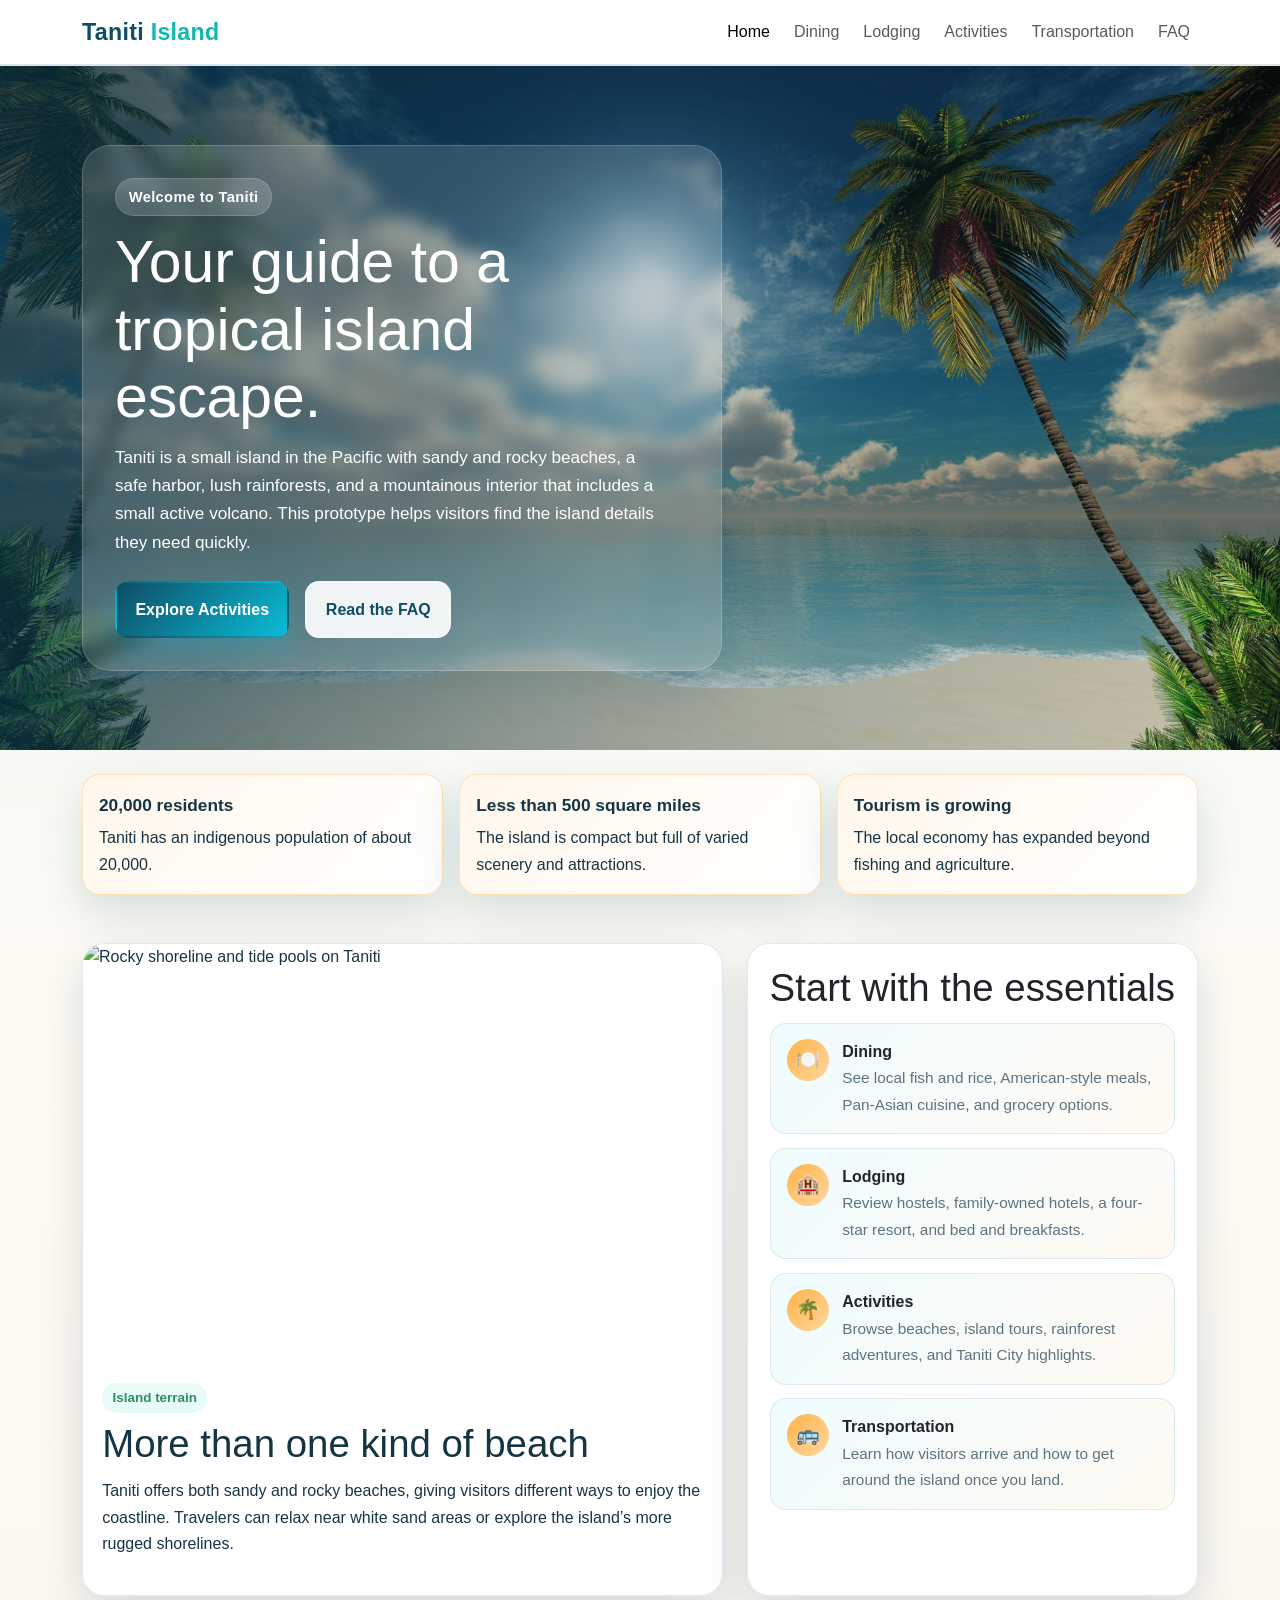
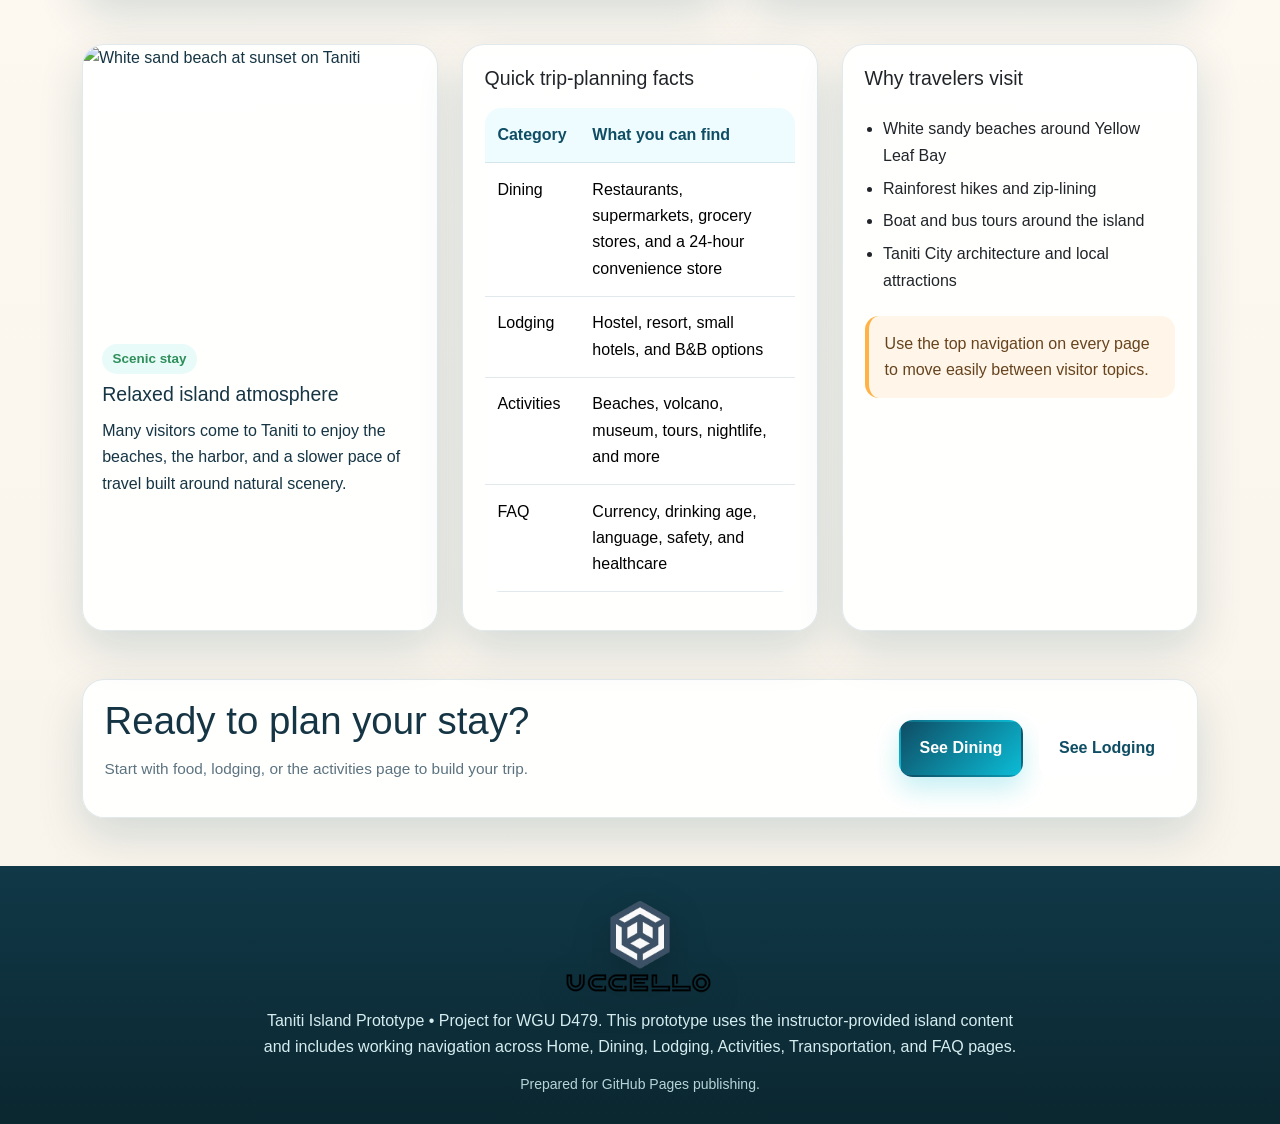
==== index.html @ 58af2389 "first commit" ====
<!DOCTYPE html>
<html lang="en">
<head>
  <meta charset="UTF-8">
  <meta name="viewport" content="width=device-width, initial-scale=1.0">
  <title>Home | Taniti Island</title>
  <meta name="description" content="Plan a trip to Taniti Island with quick access to dining, lodging, activities, transportation, and visitor FAQs.">
  <link href="https://cdn.jsdelivr.net/npm/bootstrap@5.3.3/dist/css/bootstrap.min.css" rel="stylesheet">
  <link rel="stylesheet" href="styles.css">
</head>
<body>
  <header class="site-header sticky-top">
    <nav class="navbar navbar-expand-lg bg-white border-bottom">
      <div class="container">
        <a class="navbar-brand brand" href="index.html">Taniti <span>Island</span></a>
        <button class="navbar-toggler" type="button" data-bs-toggle="collapse" data-bs-target="#mainNav" aria-controls="mainNav" aria-expanded="false" aria-label="Toggle navigation">
          <span class="navbar-toggler-icon"></span>
        </button>
        <div class="collapse navbar-collapse justify-content-end" id="mainNav">
          <ul class="navbar-nav gap-lg-2">
            <li class="nav-item"><a class="nav-link active" href="index.html">Home</a></li>
            <li class="nav-item"><a class="nav-link" href="dining.html">Dining</a></li>
            <li class="nav-item"><a class="nav-link" href="lodging.html">Lodging</a></li>
            <li class="nav-item"><a class="nav-link" href="activities.html">Activities</a></li>
            <li class="nav-item"><a class="nav-link" href="transportation.html">Transportation</a></li>
            <li class="nav-item"><a class="nav-link" href="faq.html">FAQ</a></li>
          </ul>
        </div>
      </div>
    </nav>
  </header>

  <main id="main">
    <section class="hero-banner" style="background-image:url('images/home/beach_looking_between_2palm_trees.jpeg');">
      <div class="container">
        <div class="hero-card">
          <span class="eyebrow">Welcome to Taniti</span>
          <h1>Your guide to a tropical island escape.</h1>
          <p class="lead">Taniti is a small island in the Pacific with sandy and rocky beaches, a safe harbor, lush rainforests, and a mountainous interior that includes a small active volcano. This prototype helps visitors find the island details they need quickly.</p>
          <div class="d-flex flex-wrap gap-3 mt-4">
            <a class="btn btn-primary" href="activities.html">Explore Activities</a>
            <a class="btn btn-secondary" href="faq.html">Read the FAQ</a>
          </div>
        </div>
      </div>
    </section>

    <section class="section py-4">
      <div class="container">
        <div class="row g-3">
          <div class="col-md-4"><div class="pill h-100"><strong>20,000 residents</strong><span>Taniti has an indigenous population of about 20,000.</span></div></div>
          <div class="col-md-4"><div class="pill h-100"><strong>Less than 500 square miles</strong><span>The island is compact but full of varied scenery and attractions.</span></div></div>
          <div class="col-md-4"><div class="pill h-100"><strong>Tourism is growing</strong><span>The local economy has expanded beyond fishing and agriculture.</span></div></div>
        </div>
      </div>
    </section>

    <section class="section py-4">
      <div class="container">
        <div class="row g-4 align-items-stretch">
          <div class="col-lg-7">
            <article class="feature-card tall h-100">
              <img src="images/home/rocky_beach_tide_pools.png" alt="Rocky shoreline and tide pools on Taniti">
              <div class="copy">
                <span class="tag">Island terrain</span>
                <h2>More than one kind of beach</h2>
                <p>Taniti offers both sandy and rocky beaches, giving visitors different ways to enjoy the coastline. Travelers can relax near white sand areas or explore the island’s more rugged shorelines.</p>
              </div>
            </article>
          </div>
          <div class="col-lg-5">
            <div class="card h-100">
              <h2>Start with the essentials</h2>
              <div class="stat-list">
                <div class="stat"><div class="stat-icon">🍽️</div><div><strong>Dining</strong><br><span class="small-muted">See local fish and rice, American-style meals, Pan-Asian cuisine, and grocery options.</span></div></div>
                <div class="stat"><div class="stat-icon">🏨</div><div><strong>Lodging</strong><br><span class="small-muted">Review hostels, family-owned hotels, a four-star resort, and bed and breakfasts.</span></div></div>
                <div class="stat"><div class="stat-icon">🌴</div><div><strong>Activities</strong><br><span class="small-muted">Browse beaches, island tours, rainforest adventures, and Taniti City highlights.</span></div></div>
                <div class="stat"><div class="stat-icon">🚌</div><div><strong>Transportation</strong><br><span class="small-muted">Learn how visitors arrive and how to get around the island once you land.</span></div></div>
              </div>
            </div>
          </div>
        </div>
      </div>
    </section>

    <section class="section py-4">
      <div class="container">
        <div class="row g-4">
          <div class="col-lg-4">
            <article class="feature-card h-100">
              <img src="images/home/white_sand_beach_sunset.png" alt="White sand beach at sunset on Taniti">
              <div class="copy">
                <span class="tag">Scenic stay</span>
                <h3>Relaxed island atmosphere</h3>
                <p>Many visitors come to Taniti to enjoy the beaches, the harbor, and a slower pace of travel built around natural scenery.</p>
              </div>
            </article>
          </div>
          <div class="col-lg-4">
            <article class="card h-100">
              <h3>Quick trip-planning facts</h3>
              <table class="table info-table" aria-label="Popular planning categories">
                <thead><tr><th>Category</th><th>What you can find</th></tr></thead>
                <tbody>
                  <tr><td>Dining</td><td>Restaurants, supermarkets, grocery stores, and a 24-hour convenience store</td></tr>
                  <tr><td>Lodging</td><td>Hostel, resort, small hotels, and B&amp;B options</td></tr>
                  <tr><td>Activities</td><td>Beaches, volcano, museum, tours, nightlife, and more</td></tr>
                  <tr><td>FAQ</td><td>Currency, drinking age, language, safety, and healthcare</td></tr>
                </tbody>
              </table>
            </article>
          </div>
          <div class="col-lg-4">
            <article class="card h-100">
              <h3>Why travelers visit</h3>
              <ul class="clean">
                <li>White sandy beaches around Yellow Leaf Bay</li>
                <li>Rainforest hikes and zip-lining</li>
                <li>Boat and bus tours around the island</li>
                <li>Taniti City architecture and local attractions</li>
              </ul>
              <div class="notice">Use the top navigation on every page to move easily between visitor topics.</div>
            </article>
          </div>
        </div>
      </div>
    </section>

    <section class="section py-4">
      <div class="container">
        <div class="cta">
          <div>
            <h2>Ready to plan your stay?</h2>
            <p class="small-muted">Start with food, lodging, or the activities page to build your trip.</p>
          </div>
          <div class="d-flex flex-wrap gap-3">
            <a class="btn btn-primary" href="dining.html">See Dining</a>
            <a class="btn btn-secondary" href="lodging.html">See Lodging</a>
          </div>
        </div>
      </div>
    </section>
  </main>

   <footer class="footer">
    <div class="container footer-inner">
      <img src="images/logo/uccelloLogo.svg" alt="Uccello logo" class="footer-logo">
      <p class="footer-text">Taniti Island Prototype • Project for WGU D479. This prototype uses the instructor-provided island content and includes working navigation across Home, Dining, Lodging, Activities, Transportation, and FAQ pages.</p>
      <small>Prepared for GitHub Pages publishing.</small>
    </div>
  </footer>

  <script src="https://cdn.jsdelivr.net/npm/bootstrap@5.3.3/dist/js/bootstrap.bundle.min.js"></script>
</body>
</html>
---- styles.css ----
:root{
  --ocean-deep:#0e4d64;
  --ocean:#0bbcd6;
  --lagoon:#0fb9b1;
  --palm:#2f8f5b;
  --sunset:#ffb347;
  --sand:#f7efe1;
  --sand-dark:#ead4b1;
  --coral:#ff7f50;
  --text:#163544;
  --muted:#5c7380;
  --white:#ffffff;
  --shadow:0 18px 45px rgba(14,77,100,.16);
  --radius:22px;
  --max:1180px;
}
*{box-sizing:border-box}
html{scroll-behavior:smooth}
body{
  margin:0;
  font-family:Arial, Helvetica, sans-serif;
  color:var(--text);
  background:
    radial-gradient(circle at top left, rgba(255,179,71,.22), transparent 28%),
    linear-gradient(180deg, #e7fbff 0%, #fffaf3 38%, #f8f3ea 100%);
  line-height:1.65;
}
a{color:var(--ocean-deep); text-decoration:none}
a:hover{text-decoration:underline}
img{max-width:100%; display:block}
.skip-link{position:absolute; left:-9999px; top:auto}
.skip-link:focus{
  left:1rem; top:1rem; z-index:999; background:#000; color:#fff;
  padding:.8rem 1rem; border-radius:10px;
}
.wrap{max-width:var(--max); margin:0 auto; padding:0 1rem}
.site-header{
  position:sticky; top:0; z-index:100;
  background:rgba(255,255,255,.9);
  backdrop-filter:blur(12px);
  border-bottom:1px solid rgba(14,77,100,.12);
}
.topbar{
  display:flex; align-items:center; justify-content:space-between; gap:1rem;
  padding:1rem 0;
}
.brand{
  font-size:1.45rem; font-weight:800; color:var(--ocean-deep); letter-spacing:.3px;
}
.brand span{color:var(--lagoon)}
.nav-toggle{
  display:none; border:1px solid rgba(14,77,100,.14); background:#fff;
  border-radius:12px; padding:.7rem 1rem; font-weight:700; color:var(--ocean-deep)
}
.nav-links{display:flex; gap:.55rem; flex-wrap:wrap}
.nav-links a{
  padding:.72rem 1rem; border-radius:999px; font-weight:700; color:var(--ocean-deep);
  transition:all .2s ease;
}
.nav-links a.active, .nav-links a:hover{
  background:linear-gradient(135deg,var(--ocean-deep),var(--ocean));
  color:#fff; text-decoration:none; box-shadow:0 8px 20px rgba(11,188,214,.2);
}
.hero-banner{
  min-height:76vh;
  display:flex; align-items:center;
  background-position:center; background-size:cover;
  position:relative;
}
.hero-banner::before{
  content:""; position:absolute; inset:0;
  background:linear-gradient(90deg, rgba(9,53,72,.7) 0%, rgba(9,53,72,.35) 48%, rgba(9,53,72,.12) 100%);
}
.hero-banner .wrap{position:relative; z-index:1}
.hero-card{
  max-width:640px;
  background:rgba(255,255,255,.14);
  border:1px solid rgba(255,255,255,.18);
  box-shadow:var(--shadow);
  backdrop-filter:blur(8px);
  border-radius:28px;
  padding:2rem;
  color:#fff;
}
.eyebrow{
  display:inline-block; padding:.36rem .8rem; border-radius:999px;
  background:rgba(255,255,255,.18); border:1px solid rgba(255,255,255,.16);
  font-weight:800; font-size:.92rem; letter-spacing:.3px; margin-bottom:.75rem;
}
h1,h2,h3{line-height:1.15; margin:0 0 .8rem}
h1{font-size:clamp(2.3rem, 4.6vw, 4.1rem)}
h2{font-size:clamp(1.6rem, 3vw, 2.45rem)}
h3{font-size:1.22rem}
.lead{font-size:1.07rem; max-width:58ch}
.page-intro{
  padding:2.5rem 0 1.5rem;
}
.page-intro p{max-width:62ch; color:var(--muted)}
.section{padding:1.25rem 0 2.7rem}
.grid-2{display:grid; grid-template-columns:repeat(2,1fr); gap:1.2rem}
.grid-3{display:grid; grid-template-columns:repeat(3,1fr); gap:1.2rem}
.card, .feature-card, .image-card, .faq-panel{
  background:rgba(255,255,255,.94);
  border:1px solid rgba(14,77,100,.12);
  border-radius:var(--radius);
  box-shadow:var(--shadow);
}
.card{padding:1.35rem}
.feature-card{overflow:hidden}
.feature-card .copy{padding:1.15rem 1.2rem 1.35rem}
.feature-card img{
  width:100%; height:280px; object-fit:cover;
}
.feature-card.tall img{height:420px}
.tag{
  display:inline-block; background:#e9fbf9; color:var(--palm); border-radius:999px;
  padding:.25rem .65rem; font-size:.84rem; font-weight:800; margin-bottom:.55rem;
}
.button-row{display:flex; flex-wrap:wrap; gap:.85rem; margin-top:1.35rem}
.btn{
  display:inline-block; border-radius:14px; padding:.92rem 1.15rem; font-weight:800;
  border:2px solid transparent; transition:transform .18s ease, box-shadow .18s ease;
}
.btn:hover{transform:translateY(-1px); text-decoration:none}
.btn-primary{
  background:linear-gradient(135deg,var(--ocean-deep),var(--ocean));
  color:#fff; box-shadow:0 12px 26px rgba(11,188,214,.24)
}
.btn-secondary{
  background:rgba(255,255,255,.92); color:var(--ocean-deep);
  border-color:rgba(255,255,255,.4)
}
.highlight-strip{
  display:grid; grid-template-columns:repeat(3,1fr); gap:1rem;
}
.pill{
  background:linear-gradient(135deg,#fff7eb,#ffffff);
  border:1px solid rgba(255,179,71,.35); border-radius:18px; padding:1rem;
  box-shadow:var(--shadow);
}
.pill strong{display:block; font-size:1.08rem; margin-bottom:.35rem}
.info-table{
  width:100%; border-collapse:collapse; margin-top:.4rem; overflow:hidden; border-radius:16px
}
.info-table th,.info-table td{
  padding:.85rem .8rem; border-bottom:1px solid rgba(14,77,100,.12); text-align:left; vertical-align:top
}
.info-table th{
  background:#effcff; color:var(--ocean-deep)
}
.info-table tbody tr:nth-child(even){background:#fcfefd}
.clean{margin:.5rem 0 0; padding-left:1.15rem}
.clean li{margin:.4rem 0}
.notice{
  border-left:4px solid var(--sunset);
  background:#fff6e9; color:#67431e; padding:.9rem 1rem; border-radius:14px; margin-top:1rem;
}
.quote-band{
  background:linear-gradient(135deg,var(--ocean-deep),#167c8d);
  color:#fff; border-radius:24px; padding:1.35rem 1.5rem; box-shadow:var(--shadow)
}
.quote-band p{margin:.35rem 0 0; color:#eaffff}
.scenic-grid{
  display:grid; grid-template-columns:1.15fr .85fr; gap:1.2rem; align-items:stretch;
}
.scenic-grid .feature-card img{height:100%}
.stat-list{display:grid; gap:.85rem}
.stat{
  display:flex; gap:.85rem; align-items:flex-start;
  padding:.95rem 1rem; border-radius:16px;
  background:linear-gradient(135deg,#effcff,#fffaf2);
  border:1px solid rgba(14,77,100,.1)
}
.stat-icon{
  width:42px; height:42px; flex:0 0 42px; border-radius:50%;
  display:grid; place-items:center; font-size:1.2rem;
  background:linear-gradient(135deg,var(--sunset),#ffd7a0); color:#6b4017;
}
.cta{
  display:flex; justify-content:space-between; align-items:center; gap:1rem; flex-wrap:wrap;
  padding:1.2rem 1.35rem; background:rgba(255,255,255,.94);
  border-radius:22px; box-shadow:var(--shadow); border:1px solid rgba(14,77,100,.12)
}
.footer{
  margin-top:1.5rem;
  background:linear-gradient(180deg,#103847,#0b2730);
  color:#dff4f7;
  padding:2.2rem 0 1.8rem;
}
.footer-inner{
  text-align:center;
}
.footer-logo{
  width:150px; margin:0 auto .85rem;
  filter:drop-shadow(0 8px 18px rgba(0,0,0,.18));
}
.footer-text{
  max-width:760px; margin:0 auto; color:#d6edf0;
}
.footer small{display:block; margin-top:.75rem; color:#b6d4d8}
.page-hero{
  padding:2.7rem 0 1.5rem;
}
.page-hero-banner{
  border-radius:30px; overflow:hidden; position:relative;
  min-height:420px; background-position:center; background-size:cover;
  box-shadow:var(--shadow);
}
.page-hero-banner::before{
  content:""; position:absolute; inset:0;
  background:linear-gradient(90deg, rgba(9,53,72,.68) 0%, rgba(9,53,72,.3) 52%, rgba(9,53,72,.1) 100%);
}
.page-hero-copy{
  position:relative; z-index:1; color:#fff; max-width:620px; padding:2rem;
}
.page-hero-copy p{color:#efffff}
.faq-page{
  min-height:100vh;
  background:url("images/faq/beach_net_hammock_in_water.jpeg") no-repeat center center / cover fixed;
  position:relative;
}
.faq-page::before{
  content:""; position:absolute; inset:0; background:rgba(8,43,58,.46);
}
.faq-page > *{position:relative; z-index:1}
.faq-shell{padding:2rem 0 2.5rem}
.faq-shell .page-intro .eyebrow{background:rgba(255,255,255,.18); color:#fff}
.faq-shell h1, .faq-shell p{color:#fff}
.faq-list{display:grid; gap:1rem}
.faq-panel{
  background:rgba(255,255,255,.9);
  padding:1.1rem 1.15rem;
}
.faq-panel p {
  color: #3a9bb8;
}

.transport-grid, .activity-grid{
  display:grid; grid-template-columns:repeat(2,1fr); gap:1.2rem;
}
.small-muted{color:var(--muted); font-size:.96rem}
@media (max-width: 920px){
  .grid-2,.grid-3,.scenic-grid,.highlight-strip,.transport-grid,.activity-grid{grid-template-columns:1fr}
  .hero-banner{min-height:68vh}
  .feature-card.tall img{height:320px}
  .nav-toggle{display:inline-block}
  .nav-links{display:none; width:100%; padding-bottom:.7rem}
  .nav-links.open{display:flex}
  .topbar{align-items:flex-start; flex-direction:column}
}
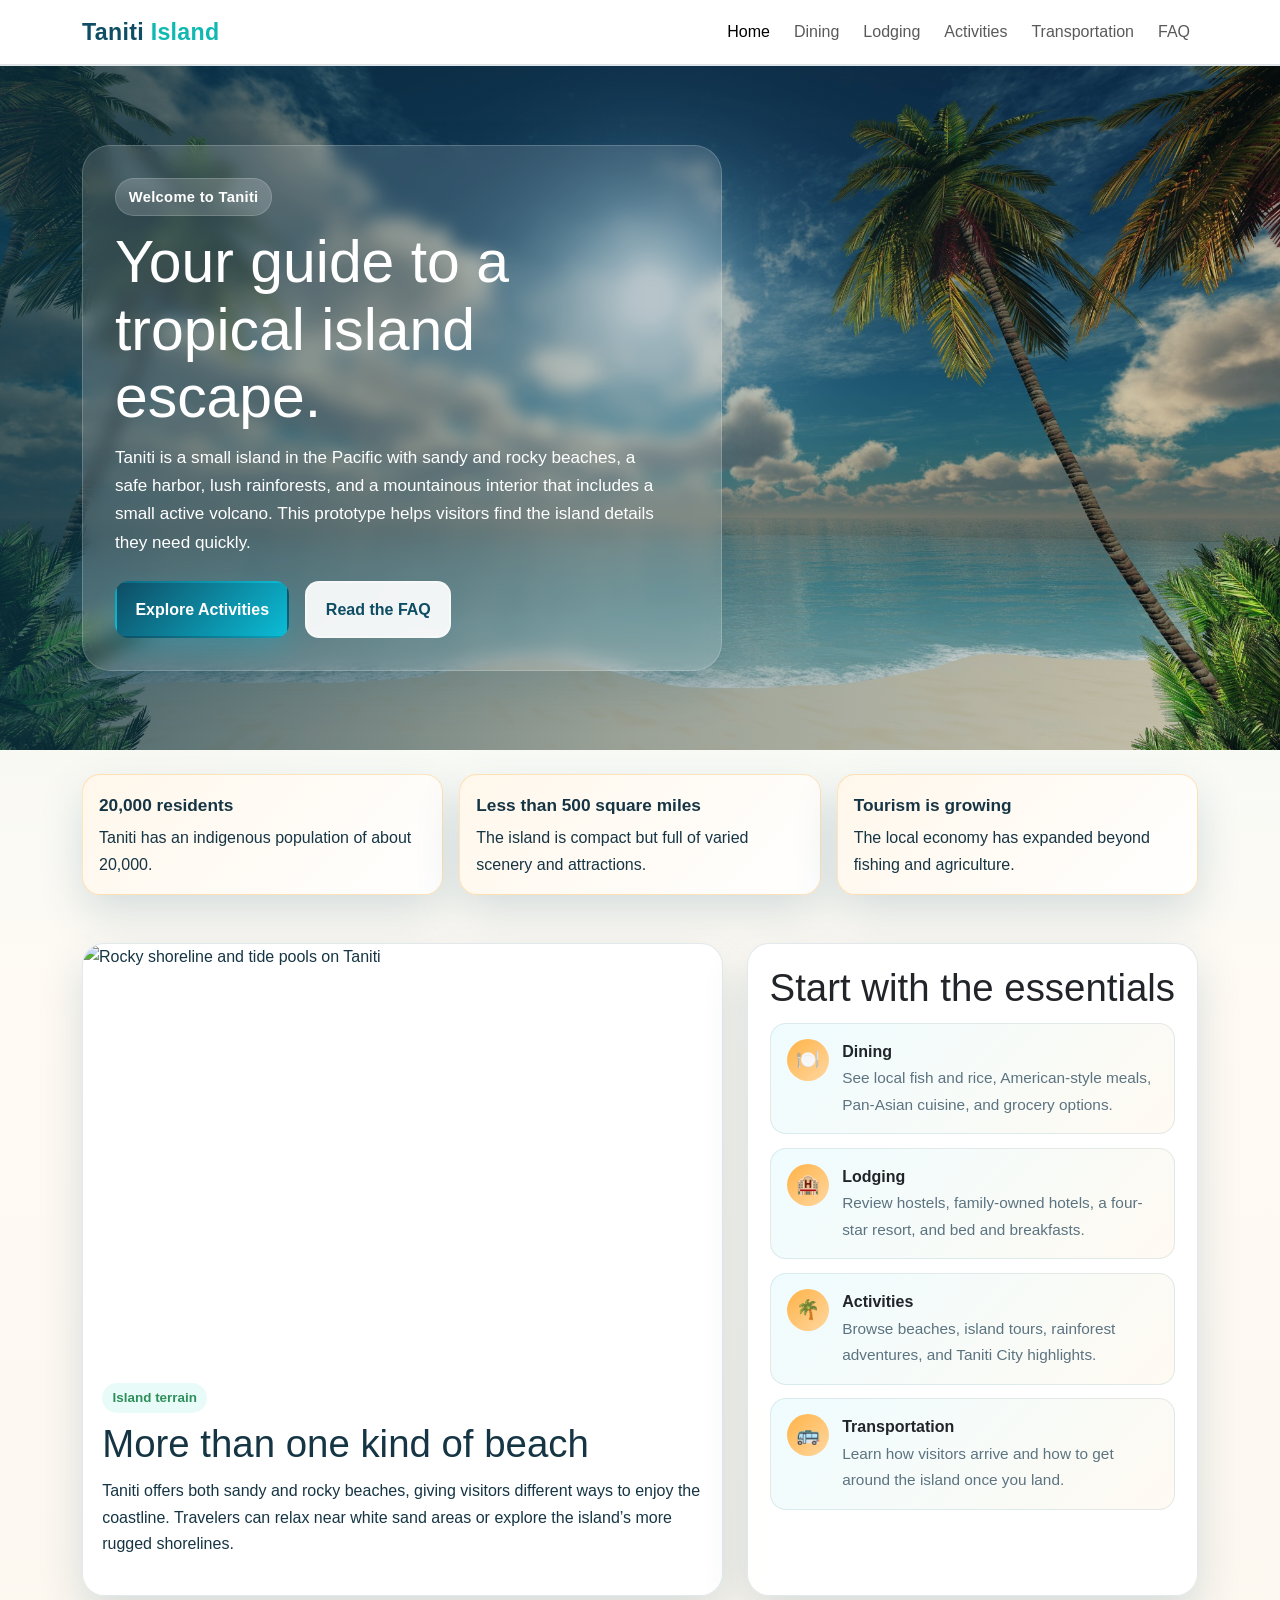
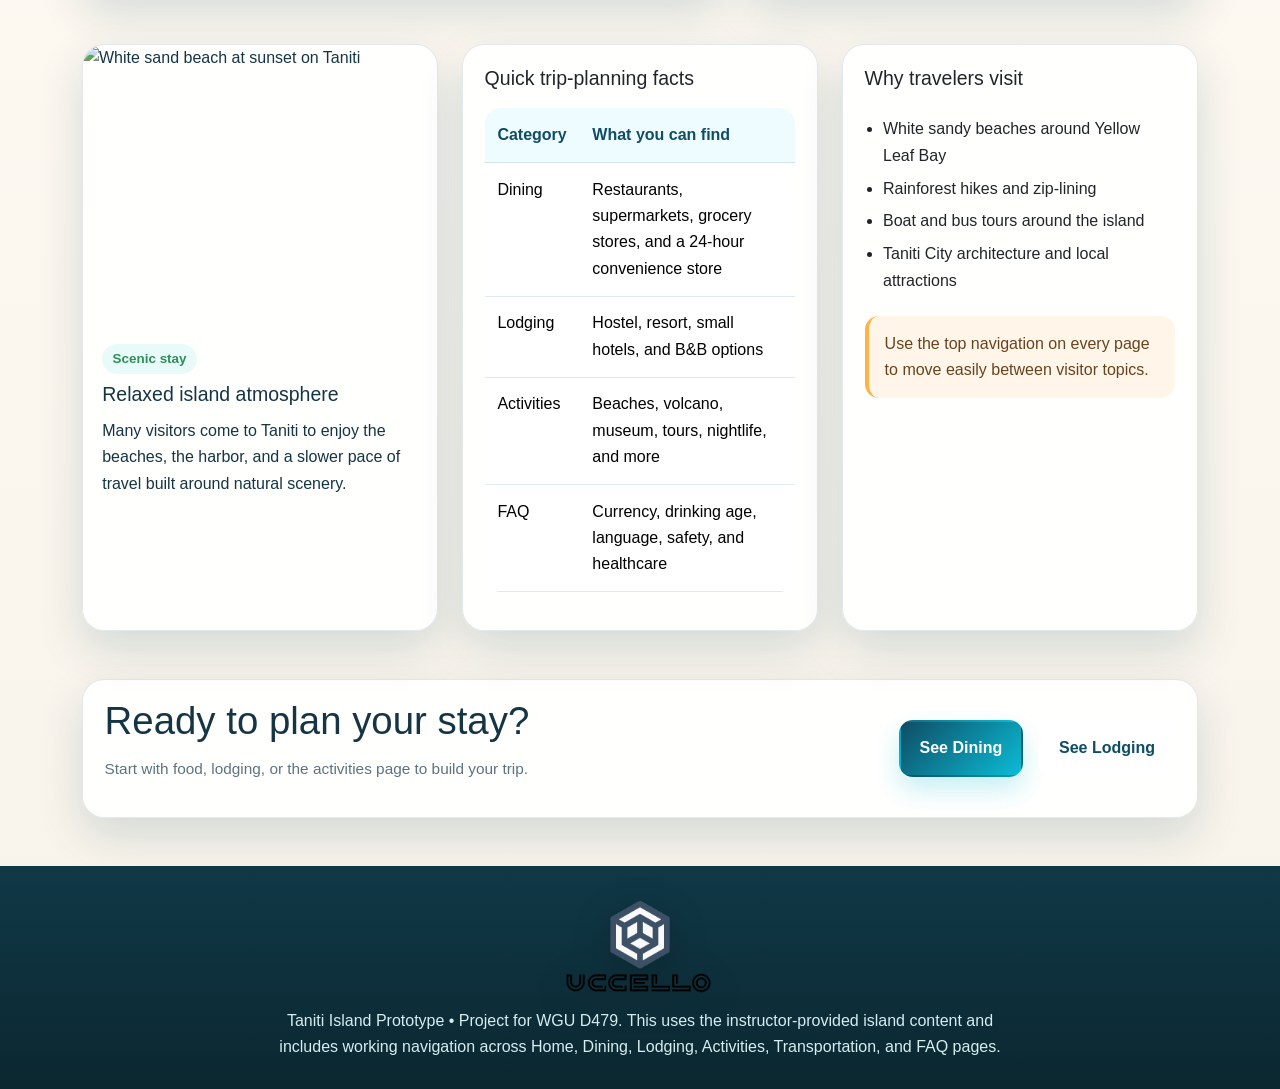
==== commit 99640e8f: "changed footer message" ====
--- a/index.html
+++ b/index.html
@@ -145,8 +145,7 @@
    <footer class="footer">
     <div class="container footer-inner">
       <img src="images/logo/uccelloLogo.svg" alt="Uccello logo" class="footer-logo">
-      <p class="footer-text">Taniti Island Prototype • Project for WGU D479. This prototype uses the instructor-provided island content and includes working navigation across Home, Dining, Lodging, Activities, Transportation, and FAQ pages.</p>
-      <small>Prepared for GitHub Pages publishing.</small>
+      <p class="footer-text">Taniti Island Prototype • Project for WGU D479. This uses the instructor-provided island content and includes working navigation across Home, Dining, Lodging, Activities, Transportation, and FAQ pages.</p>
     </div>
   </footer>
 
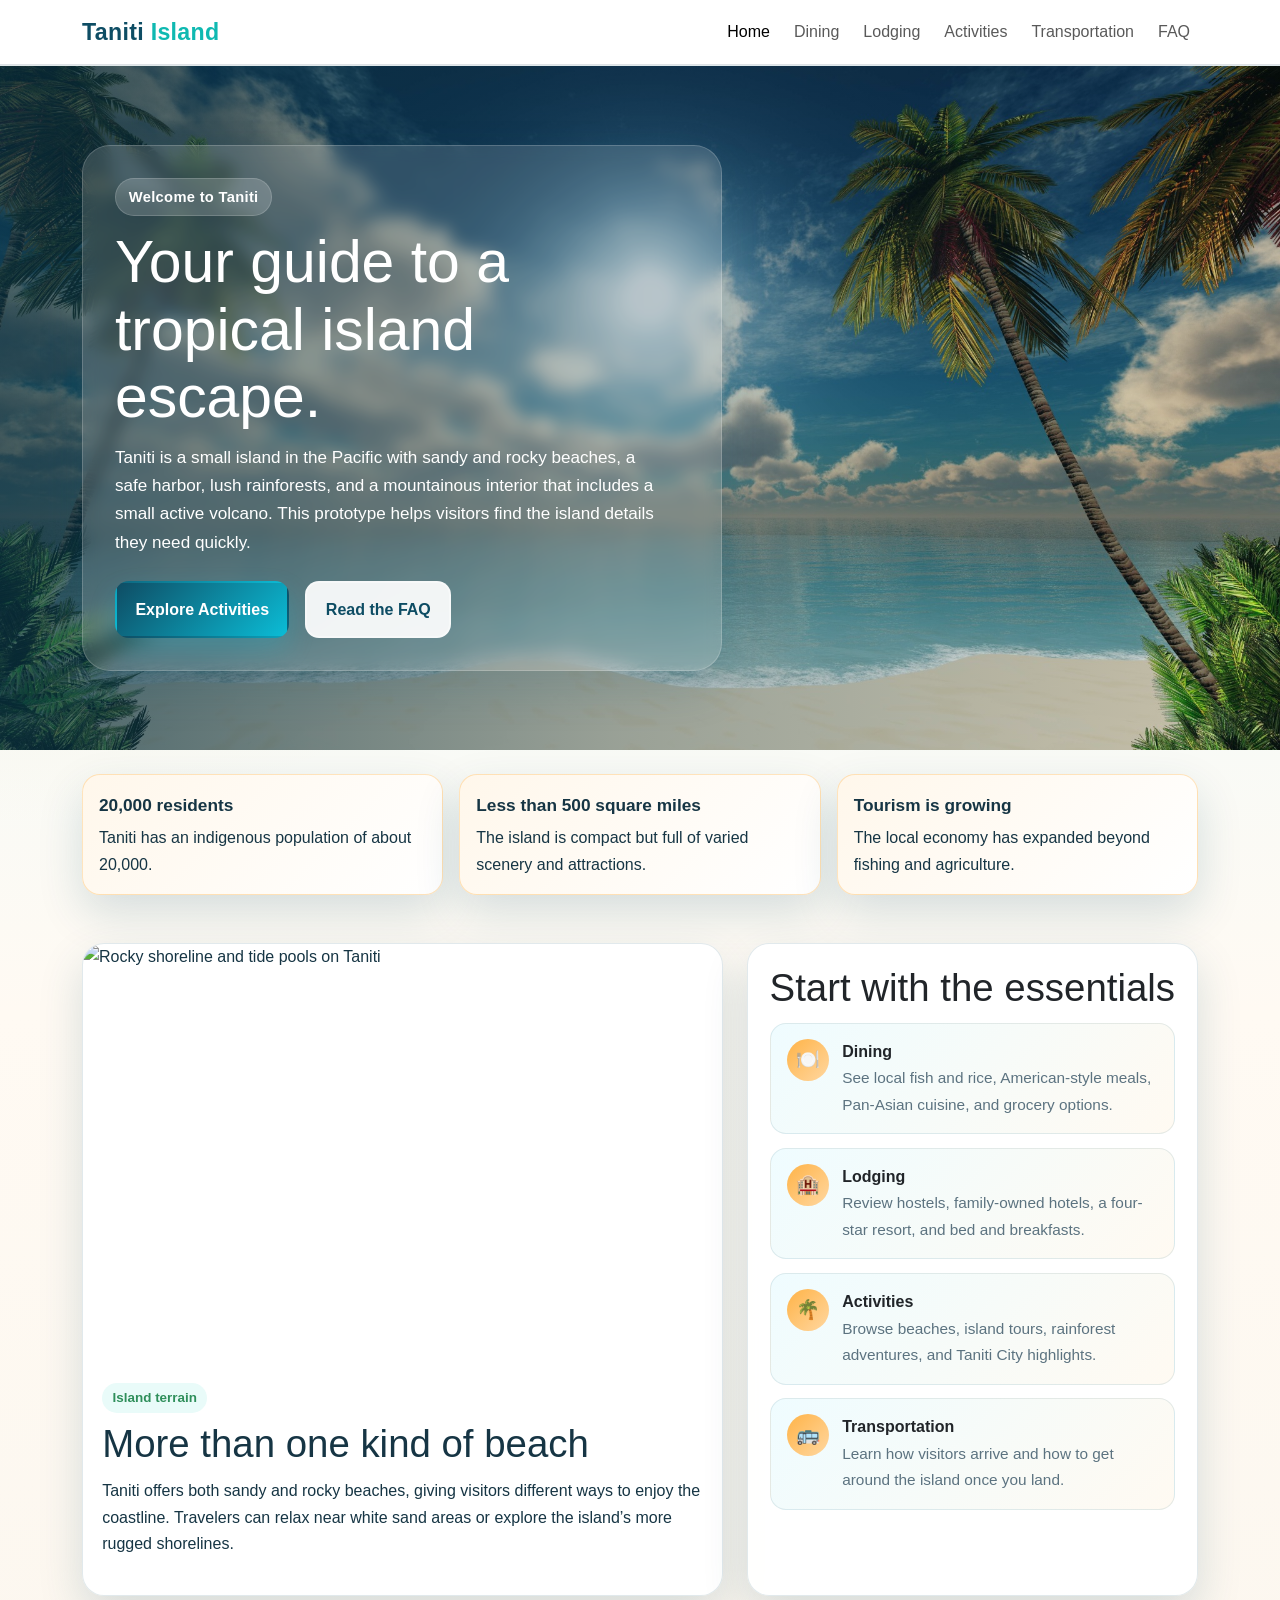
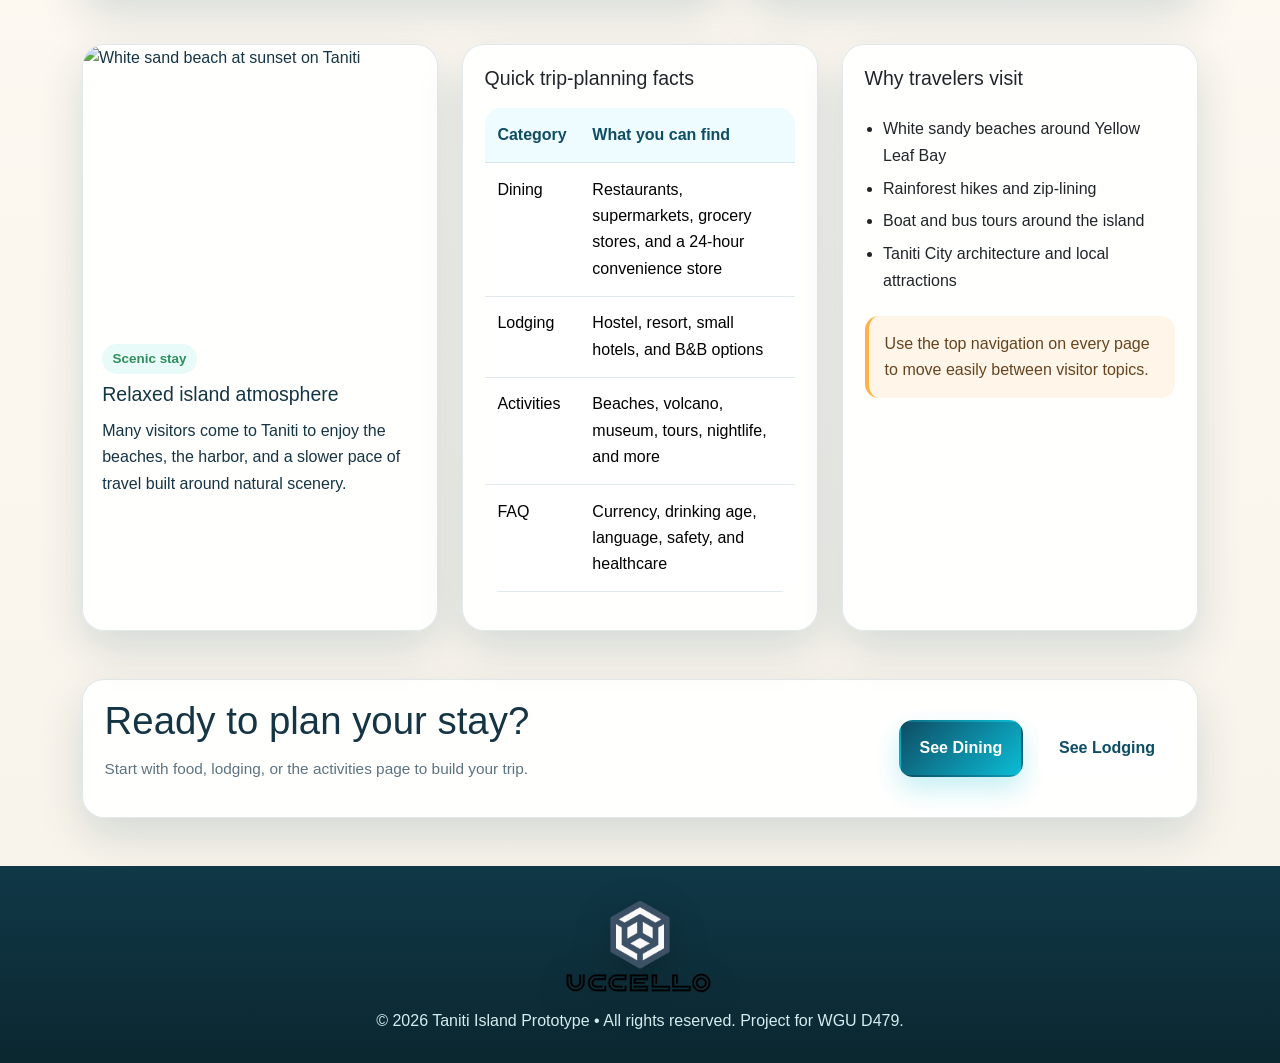
==== commit 24c0bf7b: "Updated footer copyright info on all pages. And deleted excessive text not needed" ====
--- a/index.html
+++ b/index.html
@@ -145,7 +145,7 @@
    <footer class="footer">
     <div class="container footer-inner">
       <img src="images/logo/uccelloLogo.svg" alt="Uccello logo" class="footer-logo">
-      <p class="footer-text">Taniti Island Prototype • Project for WGU D479. This uses the instructor-provided island content and includes working navigation across Home, Dining, Lodging, Activities, Transportation, and FAQ pages.</p>
+      <p class="footer-text">© 2026 Taniti Island Prototype • All rights reserved. Project for WGU D479.</p>
     </div>
   </footer>
 
